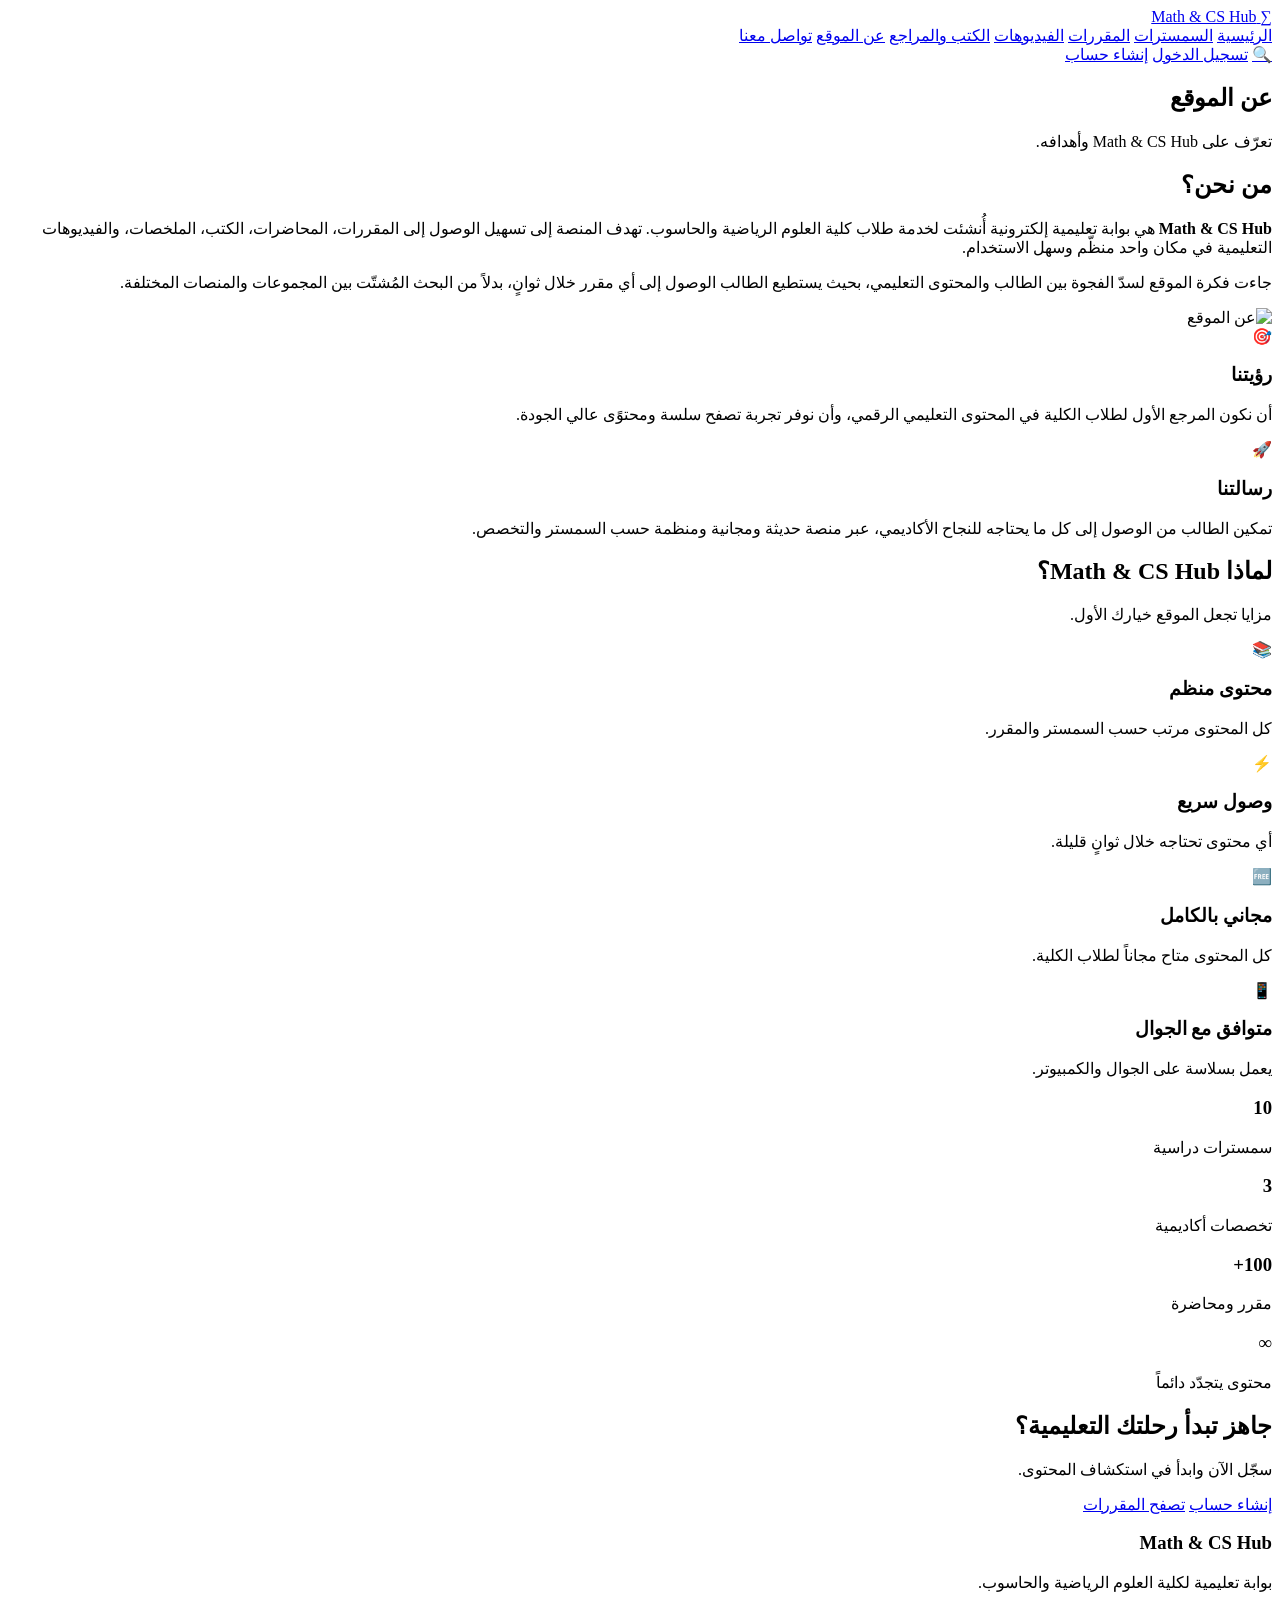
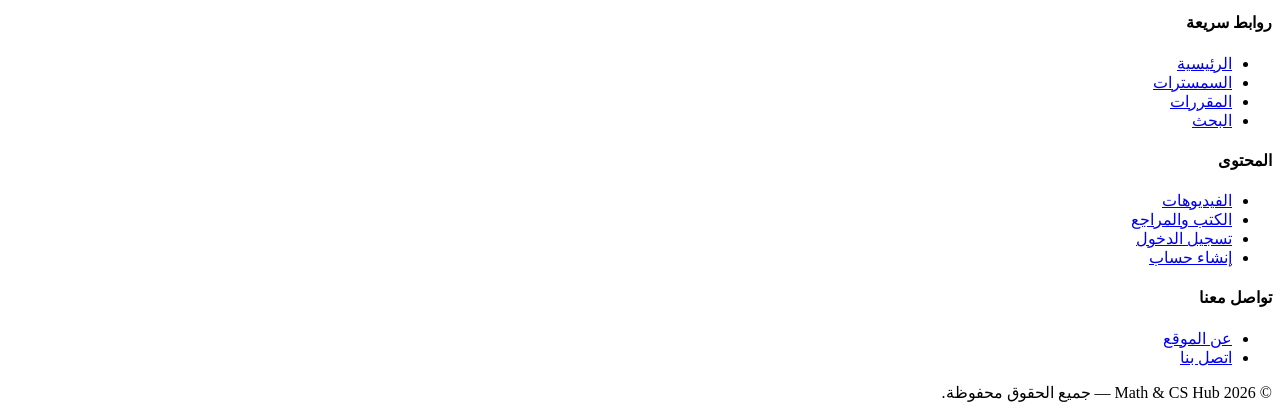
==== about.html @ dbc0fe6c "Add files via upload" ====
<!DOCTYPE html>
<html lang="ar" dir="rtl">
<head>
    <meta charset="UTF-8">
    <meta name="viewport" content="width=device-width, initial-scale=1.0">
    <title>عن الموقع | Math & CS Hub</title>
    <link rel="stylesheet" href="assets/css/style.css">
</head>
<body>

      <header class="navbar">
        <div class="container nav-container">

            <a href="index.html" class="logo">
                <span class="logo-icon">∑</span>
                <span class="logo-text">Math & CS Hub</span>
            </a>

            <nav class="nav-links">
                <a href="index.html">الرئيسية</a>
                <a href="semesters.html">السمسترات</a>
                <a href="courses.html">المقررات</a>
                <a href="videos.html">الفيديوهات</a>
                <a href="books.html">الكتب والمراجع</a>
                <a href="about.html" class="active">عن الموقع</a>
                <a href="contact.html">تواصل معنا</a>
            </nav>

            <div class="nav-actions">
                <a href="search.html" class="icon-btn" title="بحث">🔍</a>
                <a href="login.html" class="btn btn-outline">تسجيل الدخول</a>
                <a href="register.html" class="btn btn-primary">إنشاء حساب</a>
            </div>

        </div>
    </header>

    
    <section class="page-header">
        <div class="container">
            <h1>عن الموقع</h1>
            <p>تعرّف على Math & CS Hub وأهدافه.</p>
        </div>
    </section>


    <section class="section">
        <div class="container about-intro">

            <div class="about-text">
                <h2>من نحن؟</h2>
                <p>
                    <strong>Math & CS Hub</strong> هي بوابة تعليمية إلكترونية أُنشئت
                    لخدمة طلاب كلية العلوم الرياضية والحاسوب. تهدف المنصة إلى تسهيل
                    الوصول إلى المقررات، المحاضرات، الكتب، الملخصات، والفيديوهات
                    التعليمية في مكان واحد منظّم وسهل الاستخدام.
                </p>
                <p>
                    جاءت فكرة الموقع لسدّ الفجوة بين الطالب والمحتوى التعليمي، بحيث
                    يستطيع الطالب الوصول إلى أي مقرر خلال ثوانٍ، بدلاً من البحث
                    المُشتّت بين المجموعات والمنصات المختلفة.
                </p>
            </div>

            <div class="about-image">
                <img src="assets/images/about.jpg" alt="عن الموقع">
            </div>

        </div>
    </section>


    <section class="section section-alt">
        <div class="container">

            <div class="grid grid-2">

                <div class="card">
                    <div class="card-icon">🎯</div>
                    <h3>رؤيتنا</h3>
                    <p>
                        أن نكون المرجع الأول لطلاب الكلية في المحتوى التعليمي
                        الرقمي، وأن نوفر تجربة تصفح سلسة ومحتوًى عالي الجودة.
                    </p>
                </div>

                <div class="card">
                    <div class="card-icon">🚀</div>
                    <h3>رسالتنا</h3>
                    <p>
                        تمكين الطالب من الوصول إلى كل ما يحتاجه للنجاح الأكاديمي،
                        عبر منصة حديثة ومجانية ومنظمة حسب السمستر والتخصص.
                    </p>
                </div>

            </div>
        </div>
    </section>

  
    <section class="section">
        <div class="container">

            <div class="section-head">
                <h2>لماذا Math & CS Hub؟</h2>
                <p>مزايا تجعل الموقع خيارك الأول.</p>
            </div>

            <div class="grid grid-4">

                <div class="card">
                    <div class="card-icon">📚</div>
                    <h3>محتوى منظم</h3>
                    <p>كل المحتوى مرتب حسب السمستر والمقرر.</p>
                </div>

                <div class="card">
                    <div class="card-icon">⚡</div>
                    <h3>وصول سريع</h3>
                    <p>أي محتوى تحتاجه خلال ثوانٍ قليلة.</p>
                </div>

                <div class="card">
                    <div class="card-icon">🆓</div>
                    <h3>مجاني بالكامل</h3>
                    <p>كل المحتوى متاح مجاناً لطلاب الكلية.</p>
                </div>

                <div class="card">
                    <div class="card-icon">📱</div>
                    <h3>متوافق مع الجوال</h3>
                    <p>يعمل بسلاسة على الجوال والكمبيوتر.</p>
                </div>

            </div>
        </div>
    </section>

    
    <section class="section section-alt">
        <div class="container">

            <div class="grid grid-4">

                <div class="card stat-card">
                    <h3>10</h3>
                    <p>سمسترات دراسية</p>
                </div>

                <div class="card stat-card">
                    <h3>3</h3>
                    <p>تخصصات أكاديمية</p>
                </div>

                <div class="card stat-card">
                    <h3>100+</h3>
                    <p>مقرر ومحاضرة</p>
                </div>

                <div class="card stat-card">
                    <h3>∞</h3>
                    <p>محتوى يتجدّد دائماً</p>
                </div>

            </div>
        </div>
    </section>


    <section class="cta-section">
        <div class="container">
            <h2>جاهز تبدأ رحلتك التعليمية؟</h2>
            <p>سجّل الآن وابدأ في استكشاف المحتوى.</p>
            <div class="cta-actions">
                <a href="register.html" class="btn btn-primary">إنشاء حساب</a>
                <a href="courses.html" class="btn btn-outline">تصفح المقررات</a>
            </div>
        </div>
    </section>

    
    <footer class="footer">
        <div class="container footer-grid">

            <div>
                <h3>Math & CS Hub</h3>
                <p>بوابة تعليمية لكلية العلوم الرياضية والحاسوب.</p>
            </div>

            <div>
                <h4>روابط سريعة</h4>
                <ul>
                    <li><a href="index.html">الرئيسية</a></li>
                    <li><a href="semesters.html">السمسترات</a></li>
                    <li><a href="courses.html">المقررات</a></li>
                    <li><a href="search.html">البحث</a></li>
                </ul>
            </div>

            <div>
                <h4>المحتوى</h4>
                <ul>
                    <li><a href="videos.html">الفيديوهات</a></li>
                    <li><a href="books.html">الكتب والمراجع</a></li>
                    <li><a href="login.html">تسجيل الدخول</a></li>
                    <li><a href="register.html">إنشاء حساب</a></li>
                </ul>
            </div>

            <div>
                <h4>تواصل معنا</h4>
                <ul>
                    <li><a href="about.html">عن الموقع</a></li>
                    <li><a href="contact.html">اتصل بنا</a></li>
                </ul>
            </div>

        </div>

        <div class="footer-bottom">
            <p>© 2026 Math & CS Hub — جميع الحقوق محفوظة.</p>
        </div>
    </footer>

    <script src="assets/js/main.js"></script>
</body>
</html>
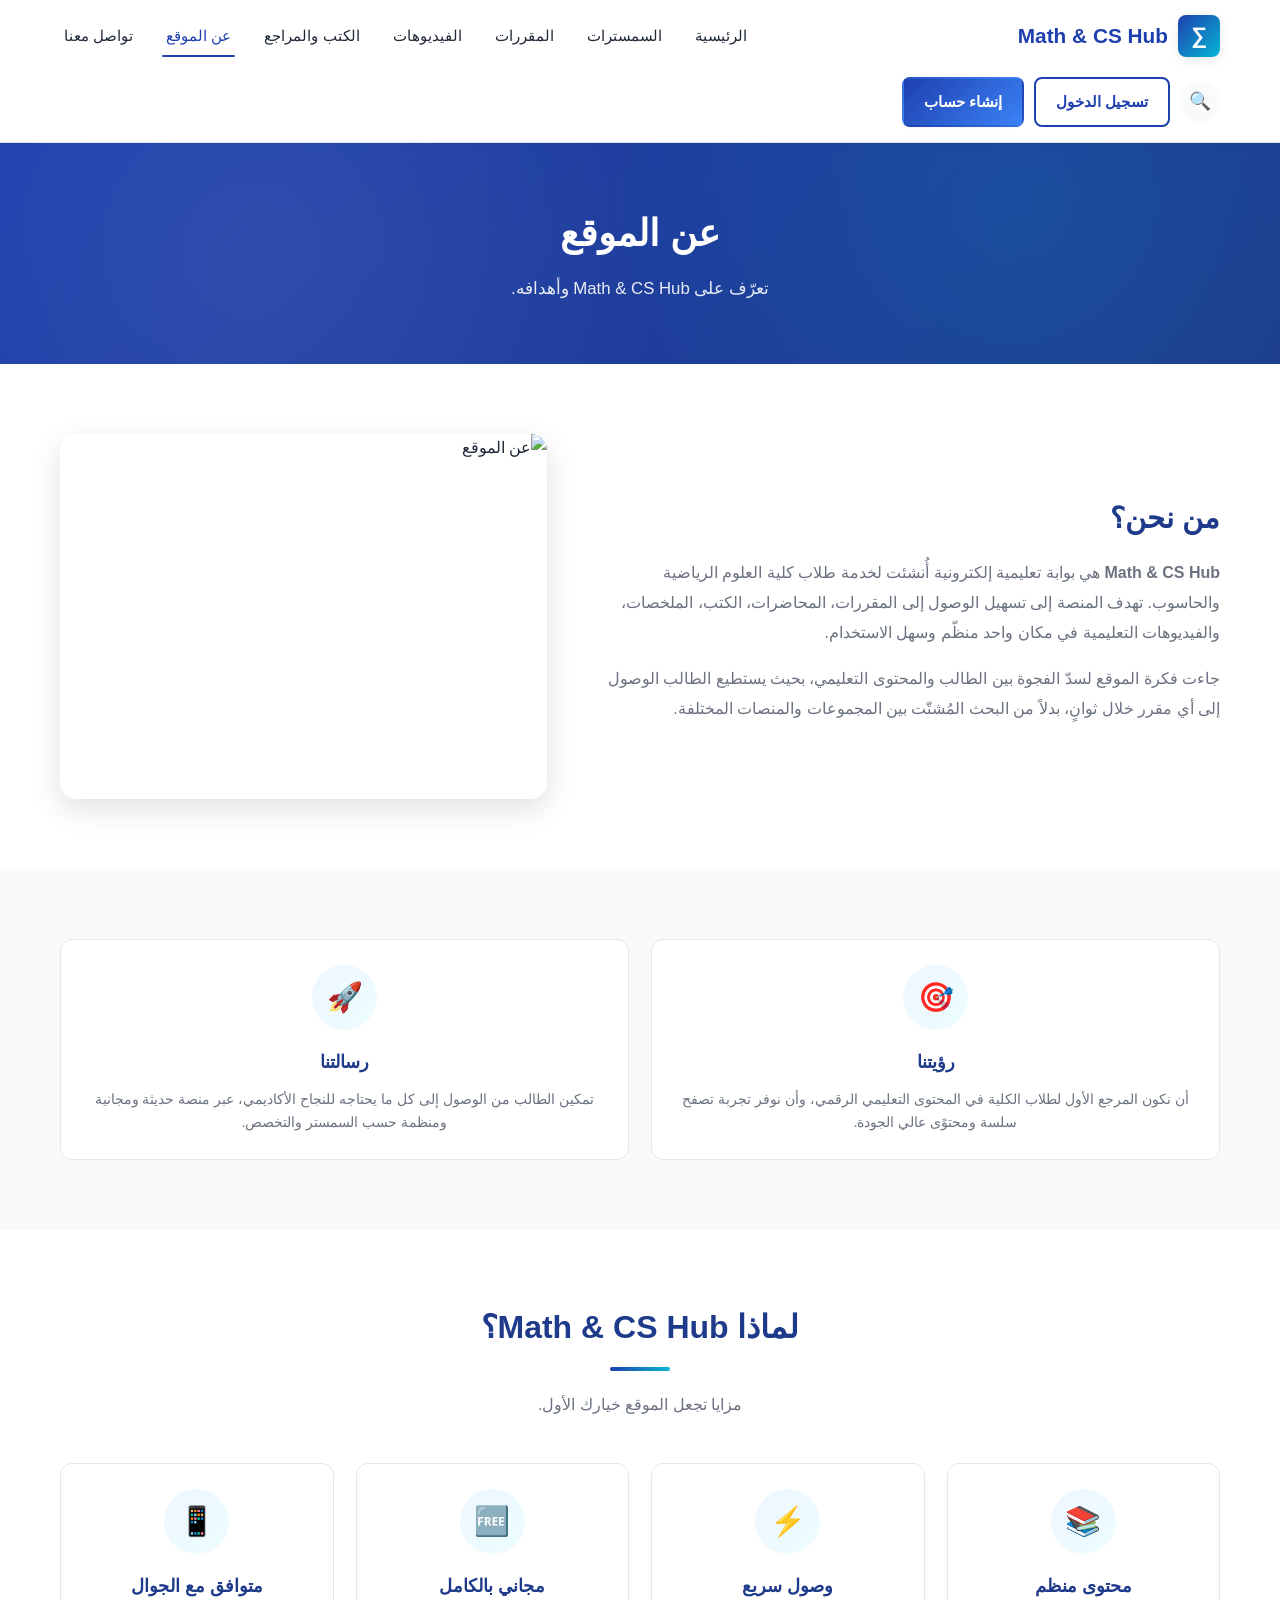
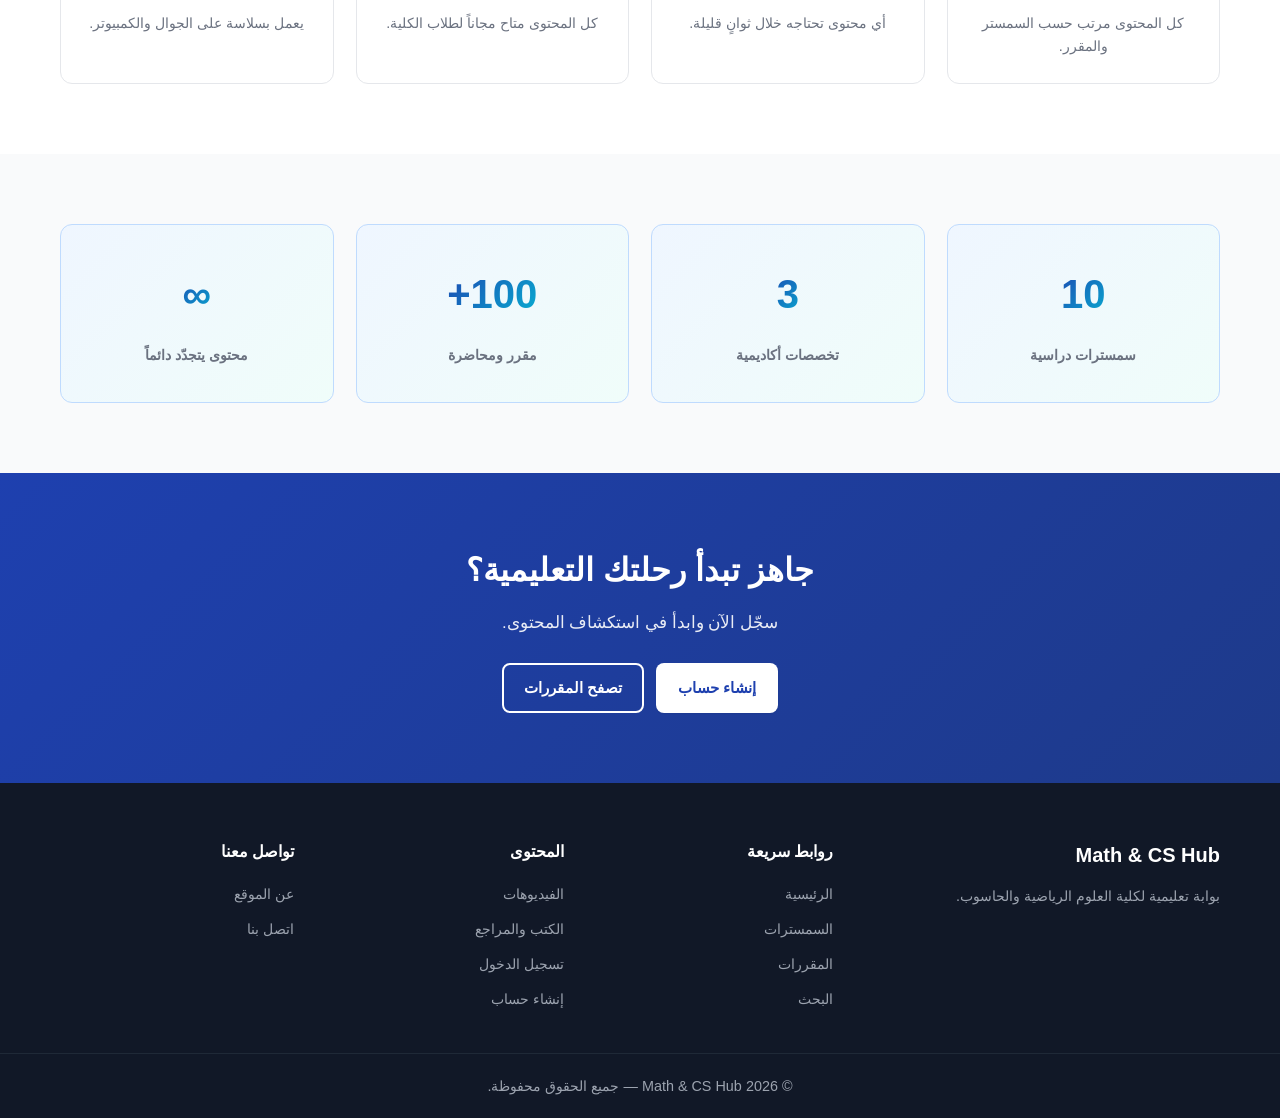
==== commit f8ee4dac: "Add files via upload" ====
--- a/about.html
+++ b/about.html
@@ -30,6 +30,11 @@
                 <a href="search.html" class="icon-btn" title="بحث">🔍</a>
                 <a href="login.html" class="btn btn-outline">تسجيل الدخول</a>
                 <a href="register.html" class="btn btn-primary">إنشاء حساب</a>
+              <button class="hamburger" id="hamburger" aria-label="القائمة">
+    <span></span>
+    <span></span>
+    <span></span>
+</button>
             </div>
 
         </div>
--- a/assets/css/style.css
+++ b/assets/css/style.css
@@ -0,0 +1,1443 @@
+/* ============================================
+   Math & CS Hub — Main Stylesheet
+   ============================================ */
+
+/* ============ Variables ============ */
+:root {
+    --primary: #1e40af;
+    --primary-dark: #1e3a8a;
+    --primary-light: #3b82f6;
+    --accent: #06b6d4;
+    --accent-light: #22d3ee;
+
+    --text: #1f2937;
+    --text-light: #6b7280;
+    --text-muted: #9ca3af;
+
+    --bg: #ffffff;
+    --bg-alt: #f9fafb;
+    --bg-card: #ffffff;
+
+    --border: #e5e7eb;
+    --border-light: #f3f4f6;
+
+    --success: #10b981;
+    --warning: #f59e0b;
+    --danger: #ef4444;
+
+    --shadow-sm: 0 1px 2px rgba(0, 0, 0, 0.05);
+    --shadow: 0 4px 12px rgba(0, 0, 0, 0.08);
+    --shadow-lg: 0 10px 30px rgba(0, 0, 0, 0.12);
+
+    --radius: 12px;
+    --radius-sm: 8px;
+    --radius-lg: 16px;
+
+    --transition: 0.3s ease;
+}
+
+/* ============ Reset ============ */
+* {
+    margin: 0;
+    padding: 0;
+    box-sizing: border-box;
+}
+
+html {
+    scroll-behavior: smooth;
+}
+
+body {
+    font-family: 'Segoe UI', Tahoma, 'Cairo', 'Tajawal', sans-serif;
+    background-color: var(--bg);
+    color: var(--text);
+    line-height: 1.7;
+    font-size: 16px;
+    overflow-x: hidden;
+}
+
+img {
+    max-width: 100%;
+    display: block;
+}
+
+a {
+    color: inherit;
+    text-decoration: none;
+    transition: var(--transition);
+}
+
+ul {
+    list-style: none;
+}
+
+button, input, select, textarea {
+    font-family: inherit;
+    font-size: inherit;
+    outline: none;
+    border: none;
+}
+
+/* ============ Container ============ */
+.container {
+    max-width: 1200px;
+    margin: 0 auto;
+    padding: 0 20px;
+}
+
+/* ============ Navbar ============ */
+.navbar {
+    background: var(--bg);
+    border-bottom: 1px solid var(--border);
+    position: sticky;
+    top: 0;
+    z-index: 1000;
+    box-shadow: var(--shadow-sm);
+}
+
+.nav-container {
+    display: flex;
+    align-items: center;
+    justify-content: space-between;
+    padding: 15px 20px;
+    gap: 20px;
+    flex-wrap: wrap;
+}
+
+.logo {
+    display: flex;
+    align-items: center;
+    gap: 10px;
+    font-weight: 800;
+    font-size: 1.3rem;
+    color: var(--primary);
+}
+
+.logo-icon {
+    width: 42px;
+    height: 42px;
+    background: linear-gradient(135deg, var(--primary), var(--accent));
+    color: #fff;
+    border-radius: var(--radius-sm);
+    display: flex;
+    align-items: center;
+    justify-content: center;
+    font-size: 1.4rem;
+    font-weight: bold;
+    box-shadow: var(--shadow);
+}
+
+.nav-links {
+    display: flex;
+    align-items: center;
+    gap: 25px;
+    flex-wrap: wrap;
+}
+
+.nav-links a {
+    color: var(--text);
+    font-weight: 500;
+    font-size: 0.95rem;
+    padding: 8px 4px;
+    position: relative;
+}
+
+.nav-links a:hover,
+.nav-links a.active {
+    color: var(--primary);
+}
+
+.nav-links a.active::after,
+.nav-links a:hover::after {
+    content: '';
+    position: absolute;
+    bottom: 0;
+    left: 0;
+    right: 0;
+    height: 2px;
+    background: var(--primary);
+    border-radius: 2px;
+}
+
+.nav-actions {
+    display: flex;
+    align-items: center;
+    gap: 10px;
+}
+
+.icon-btn {
+    width: 40px;
+    height: 40px;
+    border-radius: 50%;
+    display: flex;
+    align-items: center;
+    justify-content: center;
+    background: var(--bg-alt);
+    font-size: 1.1rem;
+    transition: var(--transition);
+}
+
+.icon-btn:hover {
+    background: var(--primary);
+    color: #fff;
+    transform: scale(1.08);
+}
+
+/* ============ Buttons ============ */
+.btn {
+    display: inline-flex;
+    align-items: center;
+    justify-content: center;
+    gap: 6px;
+    padding: 10px 20px;
+    border-radius: var(--radius-sm);
+    font-weight: 600;
+    font-size: 0.95rem;
+    cursor: pointer;
+    transition: var(--transition);
+    border: 2px solid transparent;
+    white-space: nowrap;
+}
+
+.btn-primary {
+    background: linear-gradient(135deg, var(--primary), var(--primary-light));
+    color: #fff;
+    box-shadow: var(--shadow-sm);
+}
+
+.btn-primary:hover {
+    transform: translateY(-2px);
+    box-shadow: var(--shadow);
+    background: linear-gradient(135deg, var(--primary-dark), var(--primary));
+}
+
+.btn-outline {
+    background: transparent;
+    border-color: var(--primary);
+    color: var(--primary);
+}
+
+.btn-outline:hover {
+    background: var(--primary);
+    color: #fff;
+    transform: translateY(-2px);
+}
+
+.btn-block {
+    width: 100%;
+}
+
+/* ============ Hero Section ============ */
+.hero {
+    background: linear-gradient(135deg, #eff6ff 0%, #ecfeff 100%);
+    padding: 70px 0;
+    position: relative;
+    overflow: hidden;
+}
+
+.hero::before {
+    content: '';
+    position: absolute;
+    top: -100px;
+    right: -100px;
+    width: 400px;
+    height: 400px;
+    background: radial-gradient(circle, rgba(6, 182, 212, 0.15), transparent 70%);
+    border-radius: 50%;
+}
+
+.hero-layout {
+    display: grid;
+    grid-template-columns: 1.2fr 1fr;
+    gap: 50px;
+    align-items: center;
+    position: relative;
+    z-index: 1;
+}
+
+.hero-text h1 {
+    font-size: 2.5rem;
+    font-weight: 800;
+    color: var(--primary-dark);
+    margin-bottom: 18px;
+    line-height: 1.3;
+}
+
+.hero-text > p {
+    font-size: 1.1rem;
+    color: var(--text-light);
+    margin-bottom: 28px;
+}
+
+.hero-search {
+    display: flex;
+    gap: 8px;
+    margin-bottom: 25px;
+    background: #fff;
+    padding: 6px;
+    border-radius: var(--radius);
+    box-shadow: var(--shadow);
+    max-width: 520px;
+}
+
+.hero-search input {
+    flex: 1;
+    padding: 12px 15px;
+    border-radius: var(--radius-sm);
+    background: transparent;
+    color: var(--text);
+    font-size: 0.95rem;
+}
+
+.hero-search input::placeholder {
+    color: var(--text-muted);
+}
+
+.hero-search button {
+    padding: 12px 25px;
+}
+
+.hero-actions {
+    display: flex;
+    gap: 12px;
+    flex-wrap: wrap;
+}
+
+.hero-image img {
+    width: 100%;
+    border-radius: var(--radius-lg);
+    box-shadow: var(--shadow-lg);
+    object-fit: cover;
+    aspect-ratio: 4 / 3;
+}
+
+/* ============ Sections ============ */
+.section {
+    padding: 70px 0;
+}
+
+.section-alt {
+    background: var(--bg-alt);
+}
+
+.section-head {
+    text-align: center;
+    margin-bottom: 45px;
+}
+
+.section-head h2 {
+    font-size: 2rem;
+    font-weight: 800;
+    color: var(--primary-dark);
+    margin-bottom: 10px;
+    position: relative;
+    display: inline-block;
+}
+
+.section-head h2::after {
+    content: '';
+    display: block;
+    width: 60px;
+    height: 4px;
+    background: linear-gradient(90deg, var(--primary), var(--accent));
+    border-radius: 4px;
+    margin: 12px auto 0;
+}
+
+.section-head p {
+    color: var(--text-light);
+    font-size: 1rem;
+    margin-top: 10px;
+}
+
+/* ============ Page Header ============ */
+.page-header {
+    background: linear-gradient(135deg, var(--primary) 0%, var(--primary-dark) 100%);
+    color: #fff;
+    padding: 60px 0;
+    text-align: center;
+    position: relative;
+    overflow: hidden;
+}
+
+.page-header::before {
+    content: '';
+    position: absolute;
+    inset: 0;
+    background-image:
+        radial-gradient(circle at 20% 50%, rgba(255, 255, 255, 0.08), transparent 40%),
+        radial-gradient(circle at 80% 30%, rgba(6, 182, 212, 0.15), transparent 40%);
+}
+
+.page-header .container {
+    position: relative;
+    z-index: 1;
+}
+
+.page-header h1 {
+    font-size: 2.3rem;
+    font-weight: 800;
+    margin-bottom: 10px;
+}
+
+.page-header p {
+    font-size: 1.05rem;
+    opacity: 0.9;
+}
+
+/* ============ Grid ============ */
+.grid {
+    display: grid;
+    gap: 22px;
+}
+
+.grid-2 { grid-template-columns: repeat(2, 1fr); }
+.grid-3 { grid-template-columns: repeat(3, 1fr); }
+.grid-4 { grid-template-columns: repeat(4, 1fr); }
+
+/* ============ Cards ============ */
+.card {
+    background: var(--bg-card);
+    border: 1px solid var(--border);
+    border-radius: var(--radius);
+    padding: 25px 20px;
+    text-align: center;
+    transition: var(--transition);
+    display: flex;
+    flex-direction: column;
+    align-items: center;
+    gap: 10px;
+    color: var(--text);
+}
+
+.card:hover {
+    transform: translateY(-6px);
+    box-shadow: var(--shadow-lg);
+    border-color: var(--primary-light);
+}
+
+.card-icon {
+    width: 65px;
+    height: 65px;
+    border-radius: 50%;
+    background: linear-gradient(135deg, #eff6ff, #ecfeff);
+    color: var(--primary);
+    display: flex;
+    align-items: center;
+    justify-content: center;
+    font-size: 1.8rem;
+    margin-bottom: 8px;
+    transition: var(--transition);
+}
+
+.card:hover .card-icon {
+    transform: scale(1.1) rotate(-5deg);
+    background: linear-gradient(135deg, var(--primary), var(--accent));
+    color: #fff;
+}
+
+.card h3 {
+    font-size: 1.1rem;
+    font-weight: 700;
+    color: var(--primary-dark);
+}
+
+.card p {
+    color: var(--text-light);
+    font-size: 0.9rem;
+    line-height: 1.6;
+}
+
+.card .btn {
+    margin-top: 8px;
+    padding: 8px 20px;
+    font-size: 0.9rem;
+}
+
+/* ============ Video Card ============ */
+.video-card .video-thumb {
+    width: 100%;
+    aspect-ratio: 16 / 9;
+    background: linear-gradient(135deg, var(--primary-dark), var(--primary));
+    color: #fff;
+    border-radius: var(--radius-sm);
+    display: flex;
+    align-items: center;
+    justify-content: center;
+    font-size: 2.5rem;
+    margin-bottom: 12px;
+    position: relative;
+    overflow: hidden;
+}
+
+.video-card .video-thumb::after {
+    content: '▶';
+    position: absolute;
+    width: 60px;
+    height: 60px;
+    background: rgba(255, 255, 255, 0.2);
+    border-radius: 50%;
+    display: flex;
+    align-items: center;
+    justify-content: center;
+    font-size: 1.3rem;
+    backdrop-filter: blur(4px);
+    transition: var(--transition);
+}
+
+.video-card:hover .video-thumb::after {
+    transform: scale(1.15);
+    background: var(--accent);
+}
+
+.video-card {
+    text-align: right;
+    align-items: stretch;
+}
+
+.video-card h3,
+.video-card p {
+    text-align: right;
+}
+
+.video-meta {
+    display: flex;
+    justify-content: space-between;
+    color: var(--text-muted);
+    font-size: 0.85rem;
+    padding: 8px 0;
+    border-top: 1px solid var(--border-light);
+    margin-top: 8px;
+}
+
+/* ============ Book Card ============ */
+.book-card {
+    text-align: right;
+    align-items: stretch;
+}
+
+.book-meta {
+    display: flex;
+    justify-content: space-between;
+    color: var(--text-muted);
+    font-size: 0.85rem;
+    padding: 8px 0;
+    border-top: 1px solid var(--border-light);
+}
+
+/* ============ Filter Bar ============ */
+.filter-bar {
+    background: var(--bg-alt);
+    padding: 22px 0;
+    border-bottom: 1px solid var(--border);
+}
+
+.filter-content {
+    display: flex;
+    gap: 20px;
+    flex-wrap: wrap;
+    align-items: center;
+}
+
+.filter-group {
+    display: flex;
+    flex-direction: column;
+    gap: 6px;
+    flex: 1;
+    min-width: 180px;
+}
+
+.filter-group label {
+    font-weight: 600;
+    font-size: 0.85rem;
+    color: var(--text-light);
+}
+
+.filter-group select,
+.filter-group input {
+    padding: 10px 14px;
+    border-radius: var(--radius-sm);
+    border: 1px solid var(--border);
+    background: #fff;
+    color: var(--text);
+    font-size: 0.95rem;
+    transition: var(--transition);
+}
+
+.filter-group select:focus,
+.filter-group input:focus {
+    border-color: var(--primary);
+    box-shadow: 0 0 0 3px rgba(30, 64, 175, 0.1);
+}
+
+/* ============ No Results ============ */
+.no-results {
+    text-align: center;
+    color: var(--text-muted);
+    padding: 40px 20px;
+    font-size: 1rem;
+    display: none;
+}
+
+.no-results.show {
+    display: block;
+}
+
+/* ============ Breadcrumb ============ */
+.breadcrumb {
+    background: var(--bg-alt);
+    padding: 15px 0;
+    border-bottom: 1px solid var(--border);
+    font-size: 0.9rem;
+}
+
+.breadcrumb .container {
+    display: flex;
+    gap: 8px;
+    align-items: center;
+    flex-wrap: wrap;
+}
+
+.breadcrumb a {
+    color: var(--primary);
+    font-weight: 500;
+}
+
+.breadcrumb a:hover {
+    text-decoration: underline;
+}
+
+.breadcrumb span {
+    color: var(--text-light);
+}
+
+/* ============ Course Header ============ */
+.course-header {
+    padding: 45px 0;
+    background: linear-gradient(135deg, #eff6ff, #f0fdfa);
+}
+
+.course-header-content {
+    display: flex;
+    gap: 30px;
+    align-items: center;
+    flex-wrap: wrap;
+}
+
+.course-header-icon {
+    width: 110px;
+    height: 110px;
+    border-radius: var(--radius-lg);
+    background: linear-gradient(135deg, var(--primary), var(--accent));
+    color: #fff;
+    display: flex;
+    align-items: center;
+    justify-content: center;
+    font-size: 3rem;
+    box-shadow: var(--shadow-lg);
+    flex-shrink: 0;
+}
+
+.course-header-info {
+    flex: 1;
+    min-width: 260px;
+}
+
+.course-header-info h1 {
+    font-size: 1.9rem;
+    color: var(--primary-dark);
+    font-weight: 800;
+    margin-bottom: 12px;
+}
+
+.course-meta {
+    display: flex;
+    gap: 20px;
+    flex-wrap: wrap;
+    margin-bottom: 15px;
+    color: var(--text-light);
+    font-size: 0.95rem;
+}
+
+.course-desc {
+    color: var(--text-light);
+    line-height: 1.8;
+}
+
+/* ============ Tabs ============ */
+.tabs-section {
+    padding: 40px 0 70px;
+}
+
+.tabs {
+    display: flex;
+    gap: 8px;
+    border-bottom: 2px solid var(--border);
+    margin-bottom: 30px;
+    overflow-x: auto;
+    flex-wrap: nowrap;
+}
+
+.tab-btn {
+    padding: 12px 22px;
+    background: transparent;
+    color: var(--text-light);
+    font-weight: 600;
+    font-size: 0.95rem;
+    cursor: pointer;
+    border-bottom: 3px solid transparent;
+    margin-bottom: -2px;
+    transition: var(--transition);
+    white-space: nowrap;
+}
+
+.tab-btn:hover {
+    color: var(--primary);
+}
+
+.tab-btn.active {
+    color: var(--primary);
+    border-bottom-color: var(--primary);
+}
+
+.tab-content {
+    display: none;
+    animation: fadeIn 0.4s ease;
+}
+
+.tab-content.active {
+    display: block;
+}
+
+@keyframes fadeIn {
+    from { opacity: 0; transform: translateY(10px); }
+    to { opacity: 1; transform: translateY(0); }
+}
+
+/* ============ Content List ============ */
+.content-list {
+    display: flex;
+    flex-direction: column;
+    gap: 14px;
+}
+
+.content-item {
+    display: flex;
+    align-items: center;
+    gap: 18px;
+    padding: 18px;
+    background: var(--bg-card);
+    border: 1px solid var(--border);
+    border-radius: var(--radius);
+    transition: var(--transition);
+    flex-wrap: wrap;
+}
+
+.content-item:hover {
+    border-color: var(--primary-light);
+    box-shadow: var(--shadow);
+    transform: translateX(-4px);
+}
+
+.content-icon {
+    width: 52px;
+    height: 52px;
+    border-radius: var(--radius-sm);
+    background: var(--bg-alt);
+    display: flex;
+    align-items: center;
+    justify-content: center;
+    font-size: 1.5rem;
+    flex-shrink: 0;
+}
+
+.content-info {
+    flex: 1;
+    min-width: 180px;
+}
+
+.content-info h4 {
+    font-size: 1rem;
+    font-weight: 700;
+    color: var(--primary-dark);
+    margin-bottom: 4px;
+}
+
+.content-info p {
+    color: var(--text-muted);
+    font-size: 0.85rem;
+}
+
+/* ============ Contact ============ */
+.contact-layout {
+    display: grid;
+    grid-template-columns: 1fr 1.2fr;
+    gap: 40px;
+}
+
+.contact-info h2,
+.contact-form-wrapper h2 {
+    font-size: 1.5rem;
+    color: var(--primary-dark);
+    margin-bottom: 10px;
+}
+
+.contact-info > p,
+.contact-form-wrapper > p {
+    color: var(--text-light);
+    margin-bottom: 25px;
+}
+
+.contact-item {
+    display: flex;
+    gap: 15px;
+    align-items: flex-start;
+    padding: 15px;
+    background: var(--bg-alt);
+    border-radius: var(--radius-sm);
+    margin-bottom: 12px;
+    transition: var(--transition);
+}
+
+.contact-item:hover {
+    background: #eff6ff;
+    transform: translateX(-4px);
+}
+
+.contact-icon {
+    width: 44px;
+    height: 44px;
+    background: linear-gradient(135deg, var(--primary), var(--accent));
+    color: #fff;
+    border-radius: var(--radius-sm);
+    display: flex;
+    align-items: center;
+    justify-content: center;
+    font-size: 1.2rem;
+    flex-shrink: 0;
+}
+
+.contact-item h4 {
+    font-size: 0.95rem;
+    color: var(--primary-dark);
+    margin-bottom: 2px;
+}
+
+.contact-item p {
+    color: var(--text-light);
+    font-size: 0.9rem;
+}
+
+.contact-item a {
+    color: var(--primary);
+}
+
+.contact-item a:hover {
+    text-decoration: underline;
+}
+
+.contact-social {
+    display: flex;
+    gap: 10px;
+    margin-top: 20px;
+}
+
+.social-btn {
+    width: 44px;
+    height: 44px;
+    border-radius: 50%;
+    background: var(--bg-alt);
+    display: flex;
+    align-items: center;
+    justify-content: center;
+    font-size: 1.2rem;
+    transition: var(--transition);
+}
+
+.social-btn:hover {
+    background: var(--primary);
+    color: #fff;
+    transform: translateY(-3px);
+}
+
+/* ============ Form ============ */
+.form-group {
+    margin-bottom: 18px;
+}
+
+.form-group label {
+    display: block;
+    font-weight: 600;
+    font-size: 0.9rem;
+    color: var(--text);
+    margin-bottom: 6px;
+}
+
+.form-group input,
+.form-group select,
+.form-group textarea {
+    width: 100%;
+    padding: 12px 15px;
+    border: 1px solid var(--border);
+    border-radius: var(--radius-sm);
+    background: #fff;
+    color: var(--text);
+    font-size: 0.95rem;
+    transition: var(--transition);
+    resize: vertical;
+}
+
+.form-group input:focus,
+.form-group select:focus,
+.form-group textarea:focus {
+    border-color: var(--primary);
+    box-shadow: 0 0 0 3px rgba(30, 64, 175, 0.1);
+}
+
+.form-options {
+    display: flex;
+    justify-content: space-between;
+    align-items: center;
+    gap: 10px;
+    flex-wrap: wrap;
+    margin-bottom: 18px;
+    font-size: 0.9rem;
+}
+
+.checkbox-label {
+    display: flex;
+    align-items: center;
+    gap: 8px;
+    color: var(--text-light);
+    cursor: pointer;
+}
+
+.checkbox-label input {
+    width: 16px;
+    height: 16px;
+    cursor: pointer;
+    accent-color: var(--primary);
+}
+
+.forgot-link {
+    color: var(--primary);
+    font-weight: 500;
+}
+
+.forgot-link:hover {
+    text-decoration: underline;
+}
+
+/* ============ Map Placeholder ============ */
+.map-placeholder {
+    background: linear-gradient(135deg, #eff6ff, #ecfeff);
+    border: 2px dashed var(--border);
+    border-radius: var(--radius);
+    padding: 80px 20px;
+    text-align: center;
+    color: var(--text-light);
+    font-size: 1.1rem;
+    font-weight: 500;
+}
+
+/* ============ About ============ */
+.about-intro {
+    display: grid;
+    grid-template-columns: 1.3fr 1fr;
+    gap: 40px;
+    align-items: center;
+}
+
+.about-text h2 {
+    font-size: 1.8rem;
+    color: var(--primary-dark);
+    margin-bottom: 15px;
+}
+
+.about-text p {
+    color: var(--text-light);
+    line-height: 1.9;
+    margin-bottom: 15px;
+}
+
+.about-image img {
+    width: 100%;
+    border-radius: var(--radius-lg);
+    box-shadow: var(--shadow-lg);
+    aspect-ratio: 4 / 3;
+    object-fit: cover;
+}
+
+.stat-card {
+    padding: 35px 20px;
+    background: linear-gradient(135deg, #eff6ff, #f0fdfa);
+    border: 1px solid #bfdbfe;
+}
+
+.stat-card h3 {
+    font-size: 2.5rem;
+    font-weight: 800;
+    background: linear-gradient(135deg, var(--primary), var(--accent));
+    -webkit-background-clip: text;
+    background-clip: text;
+    -webkit-text-fill-color: transparent;
+    color: transparent;
+    margin-bottom: 6px;
+}
+
+.stat-card p {
+    color: var(--text-light);
+    font-weight: 600;
+}
+
+/* ============ CTA Section ============ */
+.cta-section {
+    padding: 70px 0;
+    background: linear-gradient(135deg, var(--primary) 0%, var(--primary-dark) 100%);
+    color: #fff;
+    text-align: center;
+}
+
+.cta-section h2 {
+    font-size: 2rem;
+    font-weight: 800;
+    margin-bottom: 12px;
+}
+
+.cta-section p {
+    font-size: 1.05rem;
+    opacity: 0.9;
+    margin-bottom: 25px;
+}
+
+.cta-actions {
+    display: flex;
+    gap: 12px;
+    justify-content: center;
+    flex-wrap: wrap;
+}
+
+.cta-section .btn-outline {
+    border-color: #fff;
+    color: #fff;
+}
+
+.cta-section .btn-outline:hover {
+    background: #fff;
+    color: var(--primary);
+}
+
+.cta-section .btn-primary {
+    background: #fff;
+    color: var(--primary);
+}
+
+.cta-section .btn-primary:hover {
+    background: var(--accent);
+    color: #fff;
+}
+
+/* ============ Search ============ */
+.search-header {
+    padding: 60px 0 40px;
+    text-align: center;
+    background: linear-gradient(135deg, #eff6ff, #ecfeff);
+}
+
+.search-header h1 {
+    font-size: 2.2rem;
+    color: var(--primary-dark);
+    font-weight: 800;
+    margin-bottom: 8px;
+}
+
+.search-header p {
+    color: var(--text-light);
+    margin-bottom: 25px;
+}
+
+.search-form {
+    display: flex;
+    gap: 8px;
+    max-width: 650px;
+    margin: 0 auto;
+    background: #fff;
+    padding: 6px;
+    border-radius: var(--radius);
+    box-shadow: var(--shadow);
+}
+
+.search-form input {
+    flex: 1;
+    padding: 12px 15px;
+    background: transparent;
+    color: var(--text);
+    font-size: 1rem;
+}
+
+.search-info {
+    text-align: center;
+    color: var(--text-light);
+    margin-bottom: 30px;
+    font-size: 1rem;
+}
+
+.search-info strong {
+    color: var(--primary);
+}
+
+.result-card {
+    text-align: right;
+    align-items: stretch;
+}
+
+.result-card h3,
+.result-card p {
+    text-align: right;
+}
+
+.result-card .btn {
+    align-self: flex-start;
+}
+
+/* ============ Auth Pages ============ */
+.auth-section {
+    min-height: calc(100vh - 300px);
+    background: linear-gradient(135deg, #eff6ff, #ecfeff);
+    padding: 60px 20px;
+    display: flex;
+    align-items: center;
+    justify-content: center;
+}
+
+.auth-container {
+    width: 100%;
+    max-width: 480px;
+}
+
+.auth-box {
+    background: #fff;
+    border-radius: var(--radius-lg);
+    padding: 40px 30px;
+    box-shadow: var(--shadow-lg);
+    border: 1px solid var(--border-light);
+}
+
+.auth-header {
+    text-align: center;
+    margin-bottom: 30px;
+}
+
+.auth-icon {
+    width: 70px;
+    height: 70px;
+    background: linear-gradient(135deg, var(--primary), var(--accent));
+    color: #fff;
+    border-radius: 50%;
+    display: flex;
+    align-items: center;
+    justify-content: center;
+    font-size: 1.8rem;
+    margin: 0 auto 15px;
+    box-shadow: var(--shadow);
+}
+
+.auth-header h1 {
+    font-size: 1.6rem;
+    color: var(--primary-dark);
+    margin-bottom: 6px;
+}
+
+.auth-header p {
+    color: var(--text-light);
+    font-size: 0.95rem;
+}
+
+.auth-divider {
+    display: flex;
+    align-items: center;
+    gap: 15px;
+    color: var(--text-muted);
+    font-size: 0.85rem;
+    margin: 25px 0;
+}
+
+.auth-divider::before,
+.auth-divider::after {
+    content: '';
+    flex: 1;
+    height: 1px;
+    background: var(--border);
+}
+
+.auth-footer {
+    text-align: center;
+    color: var(--text-light);
+    font-size: 0.95rem;
+}
+
+.auth-footer a {
+    color: var(--primary);
+    font-weight: 600;
+}
+
+.auth-footer a:hover {
+    text-decoration: underline;
+}
+
+/* ============ Footer ============ */
+.footer {
+    background: #111827;
+    color: #d1d5db;
+    padding: 55px 0 0;
+    margin-top: auto;
+}
+
+.footer-grid {
+    display: grid;
+    grid-template-columns: 1.5fr 1fr 1fr 1fr;
+    gap: 35px;
+    padding-bottom: 40px;
+}
+
+.footer h3 {
+    color: #fff;
+    font-size: 1.25rem;
+    margin-bottom: 12px;
+}
+
+.footer h4 {
+    color: #fff;
+    font-size: 1rem;
+    margin-bottom: 15px;
+    font-weight: 700;
+}
+
+.footer p {
+    color: #9ca3af;
+    font-size: 0.9rem;
+    line-height: 1.7;
+}
+
+.footer ul {
+    display: flex;
+    flex-direction: column;
+    gap: 8px;
+}
+
+.footer ul a {
+    color: #9ca3af;
+    font-size: 0.9rem;
+    transition: var(--transition);
+}
+
+.footer ul a:hover {
+    color: var(--accent-light);
+    padding-right: 5px;
+}
+
+.footer-bottom {
+    border-top: 1px solid #1f2937;
+    padding: 20px 0;
+    text-align: center;
+    font-size: 0.85rem;
+    color: #6b7280;
+}
+
+/* ============ Responsive ============ */
+@media (max-width: 1024px) {
+    .grid-4 { grid-template-columns: repeat(2, 1fr); }
+    .footer-grid { grid-template-columns: repeat(2, 1fr); }
+}
+
+@media (max-width: 768px) {
+    .nav-container {
+        flex-direction: row;
+        align-items: center;
+        justify-content: space-between;
+        gap: 12px;
+    }
+
+    .hamburger {
+        display: flex;
+    }
+
+    .nav-links {
+        position: fixed;
+        top: 70px;
+        right: -100%;
+        width: 75%;
+        max-width: 320px;
+        height: calc(100vh - 70px);
+        background: #fff;
+        flex-direction: column;
+        align-items: flex-start;
+        padding: 30px 25px;
+        gap: 20px;
+        box-shadow: -5px 0 30px rgba(0, 0, 0, 0.1);
+        transition: right 0.3s ease;
+        z-index: 999;
+        overflow-y: auto;
+    }
+
+    .nav-links.open {
+        right: 0;
+    }
+
+    .nav-links a {
+        font-size: 1.05rem;
+        width: 100%;
+        padding: 12px 0;
+        border-bottom: 1px solid var(--border-light);
+    }
+
+    .nav-links a.active::after,
+    .nav-links a:hover::after {
+        display: none;
+    }
+
+    .nav-actions .btn-outline,
+    .nav-actions .btn-primary {
+        display: none;
+    }
+
+    .hero-layout {
+        grid-template-columns: 1fr;
+        text-align: center;
+        gap: 30px;
+    }
+
+    .hero-text h1 {
+        font-size: 1.8rem;
+    }
+
+    .hero-search {
+        margin-left: auto;
+        margin-right: auto;
+    }
+
+    .hero-actions {
+        justify-content: center;
+    }
+
+    .grid-2,
+    .grid-3 {
+        grid-template-columns: 1fr;
+    }
+
+    .grid-4 {
+        grid-template-columns: repeat(2, 1fr);
+    }
+
+    .section {
+        padding: 50px 0;
+    }
+
+    .section-head h2 {
+        font-size: 1.5rem;
+    }
+
+    .page-header h1 {
+        font-size: 1.7rem;
+    }
+
+    .contact-layout,
+    .about-intro {
+        grid-template-columns: 1fr;
+    }
+
+    .course-header {
+        text-align: center;
+    }
+
+    .course-header-content {
+        flex-direction: column;
+        text-align: center;
+    }
+
+    .course-meta {
+        justify-content: center;
+    }
+
+    .footer-grid {
+        grid-template-columns: 1fr;
+        text-align: center;
+    }
+
+    .footer ul {
+        align-items: center;
+    }
+
+    .footer ul a:hover {
+        padding-right: 0;
+        padding-left: 5px;
+    }
+}
+
+@media (max-width: 480px) {
+    .container {
+        padding: 0 15px;
+    }
+
+    .grid-4 {
+        grid-template-columns: 1fr;
+    }
+
+    .hero-text h1 {
+        font-size: 1.5rem;
+    }
+
+    .auth-box {
+        padding: 30px 20px;
+    }
+
+    .btn {
+        padding: 9px 16px;
+        font-size: 0.9rem;
+    }
+
+    .hero-search {
+        flex-direction: column;
+    }
+
+    .hero-search button {
+        width: 100%;
+    }
+}
+/* ============ Hamburger Menu ============ */
+.hamburger {
+    display: none;
+    flex-direction: column;
+    gap: 5px;
+    background: transparent;
+    cursor: pointer;
+    padding: 8px;
+    border-radius: var(--radius-sm);
+    transition: var(--transition);
+    border: none;
+}
+
+.hamburger span {
+    display: block;
+    width: 24px;
+    height: 3px;
+    background: var(--primary);
+    border-radius: 3px;
+    transition: var(--transition);
+}
+
+.hamburger:hover {
+    background: var(--bg-alt);
+}
+
+.hamburger.active span:nth-child(1) {
+    transform: translateY(8px) rotate(45deg);
+}
+
+.hamburger.active span:nth-child(2) {
+    opacity: 0;
+}
+
+.hamburger.active span:nth-child(3) {
+    transform: translateY(-8px) rotate(-45deg);
+}
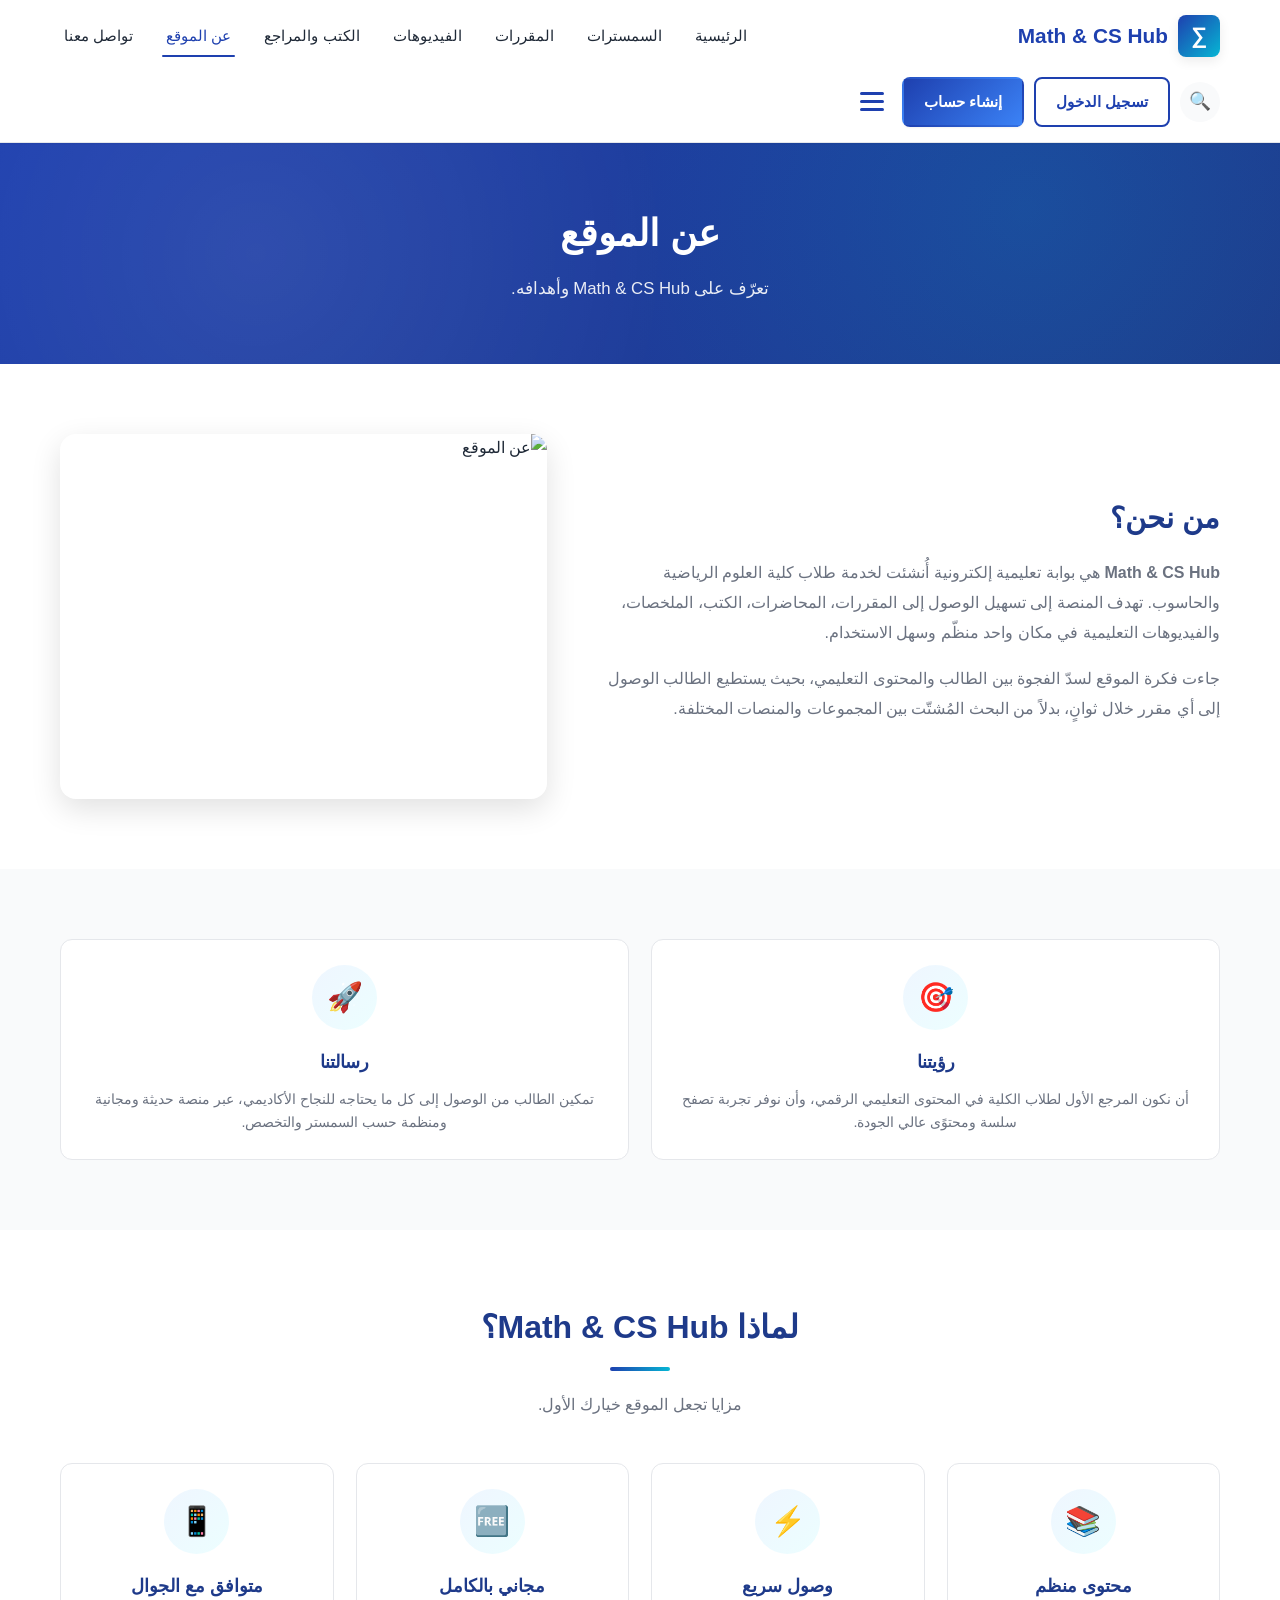
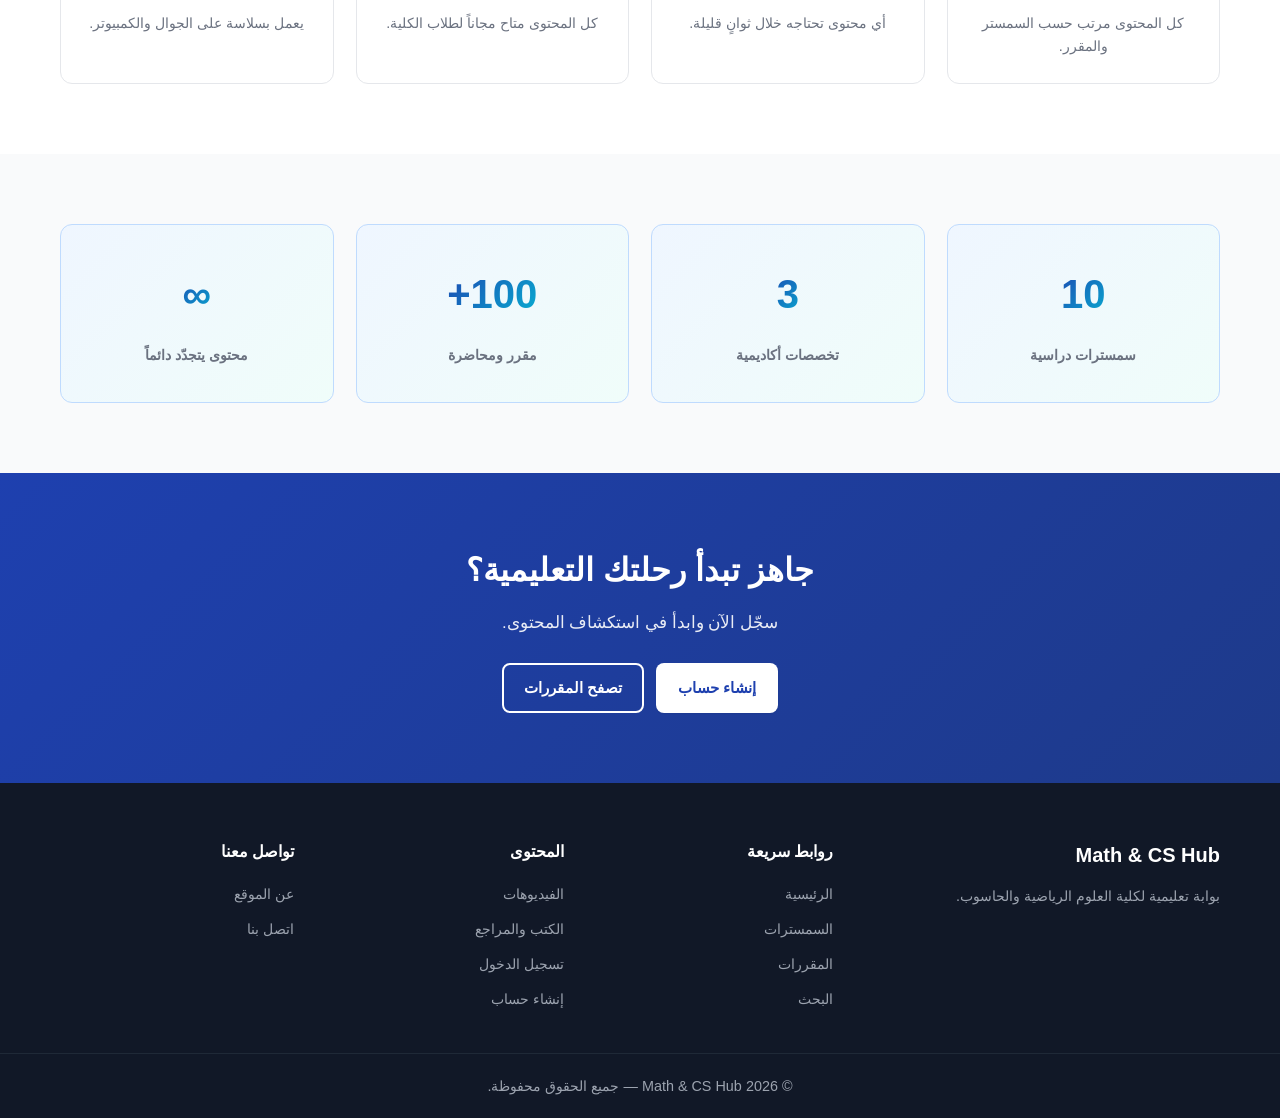
==== commit c993f8a0: "Add files via upload" ====
--- a/about.html
+++ b/about.html
@@ -8,7 +8,8 @@
 </head>
 <body>
 
-      <header class="navbar">
+    <!-- ==================== Navbar ==================== -->
+    <header class="navbar">
         <div class="container nav-container">
 
             <a href="index.html" class="logo">
@@ -30,17 +31,18 @@
                 <a href="search.html" class="icon-btn" title="بحث">🔍</a>
                 <a href="login.html" class="btn btn-outline">تسجيل الدخول</a>
                 <a href="register.html" class="btn btn-primary">إنشاء حساب</a>
-              <button class="hamburger" id="hamburger" aria-label="القائمة">
-    <span></span>
-    <span></span>
-    <span></span>
-</button>
+
+                <button class="hamburger" id="hamburger" aria-label="القائمة">
+                    <span></span>
+                    <span></span>
+                    <span></span>
+                </button>
             </div>
 
         </div>
     </header>
 
-    
+    <!-- ==================== Page Header ==================== -->
     <section class="page-header">
         <div class="container">
             <h1>عن الموقع</h1>
@@ -48,7 +50,7 @@
         </div>
     </section>
 
-
+    <!-- ==================== About Intro ==================== -->
     <section class="section">
         <div class="container about-intro">
 
@@ -68,13 +70,13 @@
             </div>
 
             <div class="about-image">
-                <img src="assets/images/about.jpg" alt="عن الموقع">
-            </div>
-
-        </div>
-    </section>
-
-
+                <img src="assets/images/hero.jpg" alt="عن الموقع">
+            </div>
+
+        </div>
+    </section>
+
+    <!-- ==================== Vision & Mission ==================== -->
     <section class="section section-alt">
         <div class="container">
 
@@ -102,7 +104,7 @@
         </div>
     </section>
 
-  
+    <!-- ==================== Why Us ==================== -->
     <section class="section">
         <div class="container">
 
@@ -141,7 +143,7 @@
         </div>
     </section>
 
-    
+    <!-- ==================== Stats ==================== -->
     <section class="section section-alt">
         <div class="container">
 
@@ -171,7 +173,7 @@
         </div>
     </section>
 
-
+    <!-- ==================== CTA ==================== -->
     <section class="cta-section">
         <div class="container">
             <h2>جاهز تبدأ رحلتك التعليمية؟</h2>
@@ -183,7 +185,7 @@
         </div>
     </section>
 
-    
+    <!-- ==================== Footer ==================== -->
     <footer class="footer">
         <div class="container footer-grid">
 
--- a/assets/css/style.css
+++ b/assets/css/style.css
@@ -1242,6 +1242,22 @@
     text-align: center;
     font-size: 0.85rem;
     color: #6b7280;
+}
+/* ============ Course Image ============ */
+.course-image {
+    width: 80px;
+    height: 80px;
+    border-radius: 50%;
+    object-fit: cover;
+    margin-bottom: 15px;
+    box-shadow: 0 4px 10px rgba(0, 0, 0, 0.1);
+    border: 3px solid #fff;
+    transition: var(--transition);
+}
+
+.card:hover .course-image {
+    transform: scale(1.1);
+    border-color: var(--primary-light);
 }
 
 /* ============ Responsive ============ */
@@ -1406,7 +1422,7 @@
 }
 /* ============ Hamburger Menu ============ */
 .hamburger {
-    display: none;
+    display: flex;
     flex-direction: column;
     gap: 5px;
     background: transparent;
@@ -1441,3 +1457,12 @@
 .hamburger.active span:nth-child(3) {
     transform: translateY(-8px) rotate(-45deg);
 }
+.course-image {
+    width: 80px;
+    height: 80px;
+    border-radius: 50%;
+    object-fit: cover;
+    margin-bottom: 15px;
+    box-shadow: 0 4px 10px rgba(0,0,0,0.1);
+    border: 3px solid #fff;
+}
